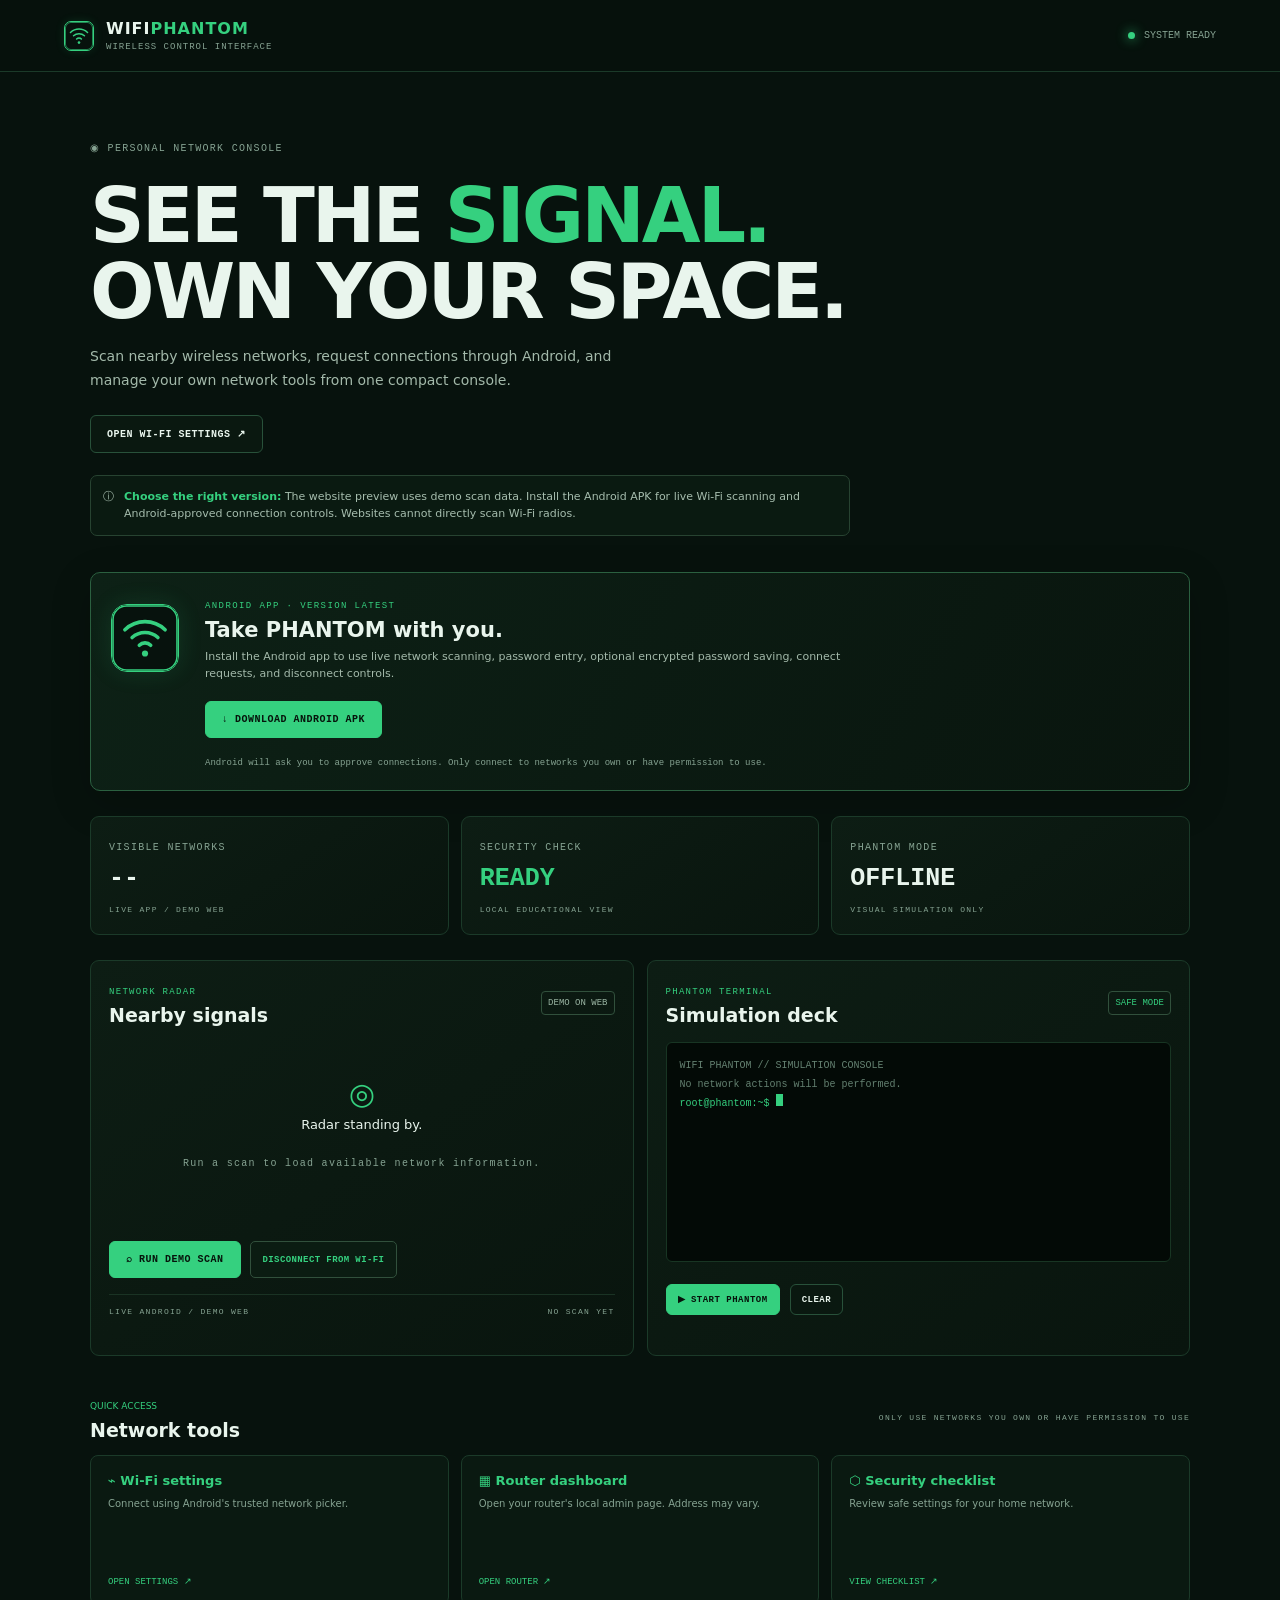
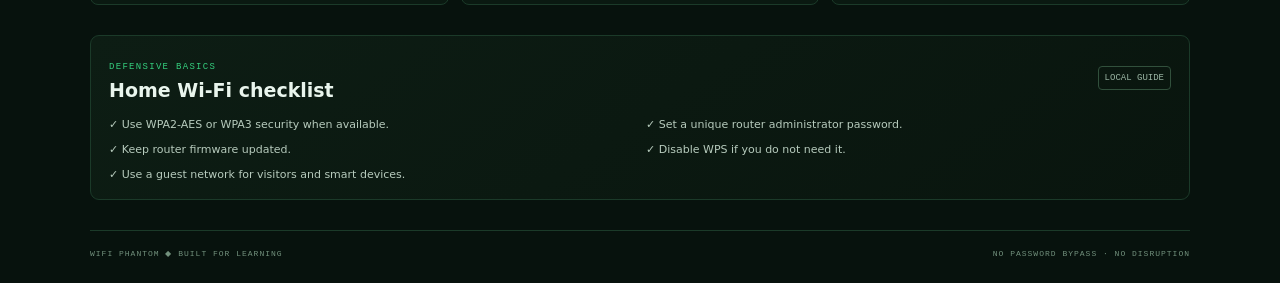
==== app.html @ 422bd317 "Preserve full Wi-Fi console as Android app page" ====
<!doctype html>
<html lang="en">
<head>
<meta charset="UTF-8">
<meta name="viewport" content="width=device-width,initial-scale=1,viewport-fit=cover">
<meta name="theme-color" content="#07120d">
<meta name="description" content="WIFI PHANTOM network console.">
<link rel="manifest" href="./manifest.webmanifest?v=8">
<link rel="icon" href="./icon.svg?v=8">
<link rel="apple-touch-icon" href="./icon.svg">
<link rel="stylesheet" href="./style.css?v=8">
<title>WIFI PHANTOM | Network Console</title>
</head>
<body>
<header class="topbar">
  <a class="brand" href="./"><img class="app-icon" src="./icon.svg?v=8" alt="WIFI PHANTOM app icon"><span>WIFI<span class="green">PHANTOM</span><small>WIRELESS CONTROL INTERFACE</small></span></a>
  <div class="status"><i></i><span id="systemStatus">SYSTEM READY</span><button id="installBtn" hidden>INSTALL WEB APP</button></div>
</header>
<main class="shell">
<section class="hero">
  <div class="eyebrow">◉ PERSONAL NETWORK CONSOLE</div>
  <h1>SEE THE <b>SIGNAL.</b><br>OWN YOUR SPACE.</h1>
  <p>Scan nearby wireless networks, request connections through Android, and manage your own network tools from one compact console.</p>
  <div class="actions"><button class="secondary" id="wifiBtn">OPEN WI-FI SETTINGS ↗</button></div>
  <div class="notice">ⓘ <span><b>Choose the right version:</b> The website preview uses demo scan data. Install the Android APK for live Wi-Fi scanning and Android-approved connection controls. Websites cannot directly scan Wi-Fi radios.</span></div>
</section>
<section class="install-card" id="installCard">
  <img src="./icon.svg?v=8" alt="WIFI PHANTOM app logo" class="install-logo">
  <div class="install-copy"><span class="install-kicker">ANDROID APP · VERSION LATEST</span><h2>Take PHANTOM with you.</h2><p>Install the Android app to use live network scanning, password entry, optional encrypted password saving, connect requests, and disconnect controls.</p></div>
  <div class="install-actions">
    <a class="primary install-link" href="https://github.com/DreamerThatDeath/WIFI-PHANTOM/releases/latest/download/WIFI-PHANTOM.apk">↓ DOWNLOAD ANDROID APK</a>
    <button class="secondary" id="installPwaBtn" hidden>＋ INSTALL WEB APP</button>
  </div>
  <small class="install-foot">Android will ask you to approve connections. Only connect to networks you own or have permission to use.</small>
</section>
<section class="stats">
  <article><small>VISIBLE NETWORKS</small><strong id="networkCount">--</strong><label>LIVE APP / DEMO WEB</label></article>
  <article><small>SECURITY CHECK</small><strong class="green">READY</strong><label>LOCAL EDUCATIONAL VIEW</label></article>
  <article><small>PHANTOM MODE</small><strong id="phantomStatus">OFFLINE</strong><label>VISUAL SIMULATION ONLY</label></article>
</section>
<section class="columns">
  <article class="panel">
    <div class="heading"><div><small>NETWORK RADAR</small><h2>Nearby signals</h2></div><span class="pill">DEMO ON WEB</span></div>
    <div id="networkList" class="network-list"><div class="empty">◎<p>Radar standing by.</p><small>Run a scan to load available network information.</small></div></div>
    <div class="radar-actions"><button class="primary" id="scanBtn">⌕ SCAN WI-FI</button><button class="connect-action" id="disconnectBtn">DISCONNECT FROM WI-FI</button></div>
    <div class="foot"><span>LIVE ANDROID / DEMO WEB</span><span id="scanTime">NO SCAN YET</span></div>
  </article>
  <article class="panel">
    <div class="heading"><div><small>PHANTOM TERMINAL</small><h2>Simulation deck</h2></div><span class="pill green-pill">SAFE MODE</span></div>
    <div id="terminal" class="terminal" aria-live="polite"><div class="muted">WIFI PHANTOM // SIMULATION CONSOLE</div><div class="muted">No network actions will be performed.</div><div>root@phantom:~$ <i class="cursor"></i></div></div>
    <div class="actions"><button class="primary small" id="phantomBtn">▶ START PHANTOM</button><button class="secondary small" id="clearBtn">CLEAR</button></div>
  </article>
</section>
<section class="tools">
  <div class="heading"><div><small>QUICK ACCESS</small><h2>Network tools</h2></div><span class="sub">ONLY USE NETWORKS YOU OWN OR HAVE PERMISSION TO USE</span></div>
  <div class="tool-grid">
    <button class="tool" id="openSettings"><b>⌁ Wi-Fi settings</b><small>Connect using Android's trusted network picker.</small><em>OPEN SETTINGS ↗</em></button>
    <button class="tool" id="routerBtn"><b>▦ Router dashboard</b><small>Open your router's local admin page. Address may vary.</small><em>OPEN ROUTER ↗</em></button>
    <button class="tool" id="securityBtn"><b>⬡ Security checklist</b><small>Review safe settings for your home network.</small><em>VIEW CHECKLIST ↗</em></button>
  </div>
</section>
<section class="panel checklist" id="checklist">
  <div class="heading"><div><small>DEFENSIVE BASICS</small><h2>Home Wi-Fi checklist</h2></div><span class="pill">LOCAL GUIDE</span></div>
  <ul><li>✓ Use WPA2-AES or WPA3 security when available.</li><li>✓ Set a unique router administrator password.</li><li>✓ Keep router firmware updated.</li><li>✓ Disable WPS if you do not need it.</li><li>✓ Use a guest network for visitors and smart devices.</li></ul>
</section>
<footer><span>WIFI PHANTOM ◆ BUILT FOR LEARNING</span><span>NO PASSWORD BYPASS · NO DISRUPTION</span></footer>
</main>
<div id="toast" class="toast" role="status"></div>
<div id="passwordModal" class="modal" hidden><form id="passwordForm" class="modal-card"><div class="modal-kicker">SECURE NETWORK</div><h2 id="passwordTitle">Connect to Wi-Fi</h2><p id="passwordHint">Enter the network password. It is not saved.</p><label for="wifiPassword">WI-FI PASSWORD</label><input id="wifiPassword" type="password" autocomplete="off" maxlength="63" placeholder="Enter password"><label class="save-row"><input id="saveWifiPassword" type="checkbox"><span>Save password securely on this device</span></label><button type="button" class="saved-password" id="useSavedPassword" hidden>USE SAVED PASSWORD</button><div class="modal-actions"><button type="button" class="secondary" id="cancelConnect">CANCEL</button><button type="submit" class="primary" id="confirmConnect">CONNECT</button></div></form></div>
<script src="./app.js?v=8" defer></script>
</body>
</html>
---- style.css ----
:root{color-scheme:dark;--bg:#07120d;--panel:#0b1912;--line:#1b3a29;--green:#35d07f;--muted:#86a392;--white:#e9f5ed;--mono:ui-monospace,SFMono-Regular,Consolas,monospace}*{box-sizing:border-box}body{margin:0;background:var(--bg);color:var(--white);font-family:Inter,system-ui,sans-serif}.topbar{height:72px;border-bottom:1px solid var(--line);display:flex;align-items:center;justify-content:space-between;padding:0 5vw;position:sticky;top:0;background:#07120dee;z-index:3}.brand{display:flex;gap:12px;align-items:center;text-decoration:none;color:var(--white);font-weight:900;letter-spacing:1px}.brand small{display:block;color:var(--muted);font:9px var(--mono);margin-top:4px}.app-icon{width:30px;height:30px;flex:0 0 30px;border:1px solid var(--green);border-radius:7px;object-fit:cover;box-shadow:0 0 10px #35d07f22}.green,b{color:var(--green)}.status{font:10px var(--mono);color:var(--muted);display:flex;align-items:center;gap:9px}.status i{width:7px;height:7px;border-radius:50%;background:var(--green);box-shadow:0 0 12px var(--green)}button{cursor:pointer;font:inherit}.status button{background:#102218;color:var(--green);border:1px solid var(--line);padding:6px;border-radius:5px}.shell{width:min(1100px,90vw);margin:auto}.hero{padding:70px 0 30px}.eyebrow,.panel small,.stats small,.stats label,.foot,.sub{font:10px var(--mono);letter-spacing:1.3px;color:var(--muted)}.eyebrow span{border:1px solid var(--line);padding:4px 7px;margin-left:8px}h1{font-size:clamp(42px,7vw,76px);line-height:1;letter-spacing:-3px;margin:24px 0 15px} .hero p{color:#a3b9aa;max-width:560px;line-height:1.7;font-size:14px}.actions{display:flex;gap:10px;flex-wrap:wrap;margin:22px 0}.primary,.secondary{padding:12px 16px;border-radius:6px;font:bold 10px var(--mono);letter-spacing:.5px}.primary{background:var(--green);color:#06130b;border:1px solid var(--green)}.secondary{background:#0a1810;color:var(--white);border:1px solid #28513a}.primary:disabled{opacity:.6}.notice{display:flex;gap:10px;max-width:760px;border:1px solid #274331;background:#0a1a11;padding:12px;border-radius:7px;color:#a6bdae;font-size:11px;line-height:1.6}.stats{display:grid;grid-template-columns:repeat(3,1fr);gap:12px;margin:15px 0 25px}.stats article,.panel{background:linear-gradient(145deg,#0d1d14,#09150e);border:1px solid var(--line);border-radius:9px;padding:18px}.stats strong{display:block;font:800 25px var(--mono);margin:10px 0 4px}.stats label{font-size:8px}.columns{display:grid;grid-template-columns:1fr 1fr;gap:13px}.heading{display:flex;justify-content:space-between;align-items:center;gap:10px}.heading small,.panel small{color:var(--green);font-size:9px}.heading h2{font-size:19px;margin:6px 0 0}.pill{font:9px var(--mono);border:1px solid #31503c;padding:6px;border-radius:4px;color:#9ab5a3;white-space:nowrap}.green-pill{color:var(--green)}.network-list{min-height:185px;margin:15px 0}.empty{text-align:center;padding:35px 5px;color:var(--green);font-size:30px}.empty p{font-size:13px;color:var(--white);margin:6px}.empty small{font:10px var(--mono);color:var(--muted)}.network-row{display:flex;justify-content:space-between;padding:12px 0;border-bottom:1px solid #1a3324}.network-name{font-size:12px;font-weight:700}.network-meta{font:9px var(--mono);color:var(--muted);margin-top:5px}.network-tag{display:inline-block;font:8px var(--mono);border:1px solid #31503c;padding:3px 5px;margin-top:5px}.signal{font:9px var(--mono);color:var(--green);text-align:right}.foot{border-top:1px solid #1a3324;padding-top:12px;display:flex;justify-content:space-between;font-size:8px}.terminal{height:220px;overflow:auto;background:#030a06;border:1px solid #183523;border-radius:6px;margin:16px 0 10px;padding:13px;font:10px/1.9 var(--mono);color:var(--green)}.muted{color:#648171}.cursor{display:inline-block;width:7px;height:12px;background:var(--green);animation:blink 1s steps(2) infinite}@keyframes blink{50%{opacity:0}}.small{padding:9px 11px;font-size:9px}.tools{padding:38px 0 20px}.sub{font-size:8px}.tool-grid{display:grid;grid-template-columns:repeat(3,1fr);gap:12px;margin-top:14px}.tool{min-height:150px;text-align:left;display:flex;flex-direction:column;background:#0a1911;border:1px solid var(--line);border-radius:8px;padding:17px;color:var(--white)}.tool b{font-size:13px}.tool small{font-size:10px;color:var(--muted);line-height:1.6;margin-top:8px}.tool em{font:9px var(--mono);font-style:normal;color:var(--green);margin-top:auto;padding-top:14px}.tool:hover,.secondary:hover{border-color:var(--green)}.checklist{margin:10px 0 30px}.checklist ul{list-style:none;padding:0;margin:17px 0 0;display:grid;grid-template-columns:1fr 1fr;gap:12px}.checklist li{font-size:11px;color:#b7cbbd}footer{border-top:1px solid var(--line);padding:18px 0 28px;display:flex;justify-content:space-between;gap:12px;flex-wrap:wrap;color:#72917d;font:8px var(--mono);letter-spacing:1px}.toast{position:fixed;bottom:18px;left:50%;transform:translate(-50%,20px);opacity:0;background:#173323;border:1px solid var(--green);padding:11px 15px;border-radius:7px;font-size:11px;transition:.2s;z-index:9;max-width:90vw;text-align:center}.toast.show{opacity:1;transform:translate(-50%,0)}@media(max-width:740px){.columns{grid-template-columns:1fr}.tool-grid{grid-template-columns:1fr}.tool{min-height:120px}.stats{gap:7px}.stats article{padding:12px 9px}.stats strong{font-size:18px}.stats small{font-size:8px}.stats label{font-size:7px}.checklist ul{grid-template-columns:1fr}.sub{line-height:1.5}.hero{padding-top:48px}.topbar{height:64px}}@media(prefers-reduced-motion:reduce){*{animation:none!important;scroll-behavior:auto!important}}
.radar-actions{display:flex;gap:9px;flex-wrap:wrap;margin:0 0 16px}
.connect-action,.network-connect{background:#0b1c12;color:var(--green);border:1px solid #31503c;border-radius:5px;padding:10px 12px;font:bold 9px var(--mono);letter-spacing:.4px}
.connect-action:hover,.network-connect:hover{border-color:var(--green);background:#102719}
.network-row-right{display:flex;flex-direction:column;align-items:flex-end;gap:3px}
.network-connect{margin-top:7px;padding:7px 9px;font-size:8px}
.network-connect:disabled{opacity:.4;cursor:not-allowed}
.modal[hidden]{display:none}
.modal{position:fixed;inset:0;z-index:20;background:#000b;display:grid;place-items:center;padding:20px}
.modal-card{width:min(420px,100%);background:#0b1912;border:1px solid var(--green);border-radius:10px;padding:22px;box-shadow:0 20px 80px #000a}
.modal-kicker{font:9px var(--mono);letter-spacing:1.5px;color:var(--green)}
.modal-card h2{font-size:21px;margin:10px 0}
.modal-card p{font-size:12px;line-height:1.6;color:var(--muted)}
.modal-card label{display:block;font:9px var(--mono);color:var(--green);margin:18px 0 7px}
.modal-card input{width:100%;padding:13px;background:#030a06;color:var(--white);border:1px solid #31503c;border-radius:5px;font:13px var(--mono);outline:none}
.modal-card input:focus{border-color:var(--green)}
.modal-actions{display:flex;justify-content:flex-end;gap:9px;margin-top:20px}
@media(max-width:420px){.radar-actions button{flex:1}.network-row{gap:8px}.network-name{overflow-wrap:anywhere}}

.save-row{display:flex!important;align-items:center;gap:9px;margin:12px 0!important;color:#a3b9aa!important;font:10px var(--mono)!important;letter-spacing:0!important}
.save-row input{width:16px;height:16px;accent-color:var(--green)}
.saved-password{width:100%;margin-top:8px;padding:10px;background:#102719;color:var(--green);border:1px solid #31503c;border-radius:5px;font:bold 9px var(--mono)}

.install-card{display:grid;grid-template-columns:76px 1fr;align-items:center;gap:18px;margin:6px 0 25px;padding:20px;background:linear-gradient(120deg,#0d2116,#09150e);border:1px solid #2b6040;border-radius:10px;box-shadow:0 12px 40px #0003}
.install-logo{width:68px;height:68px;border-radius:16px;border:1px solid var(--green);box-shadow:0 0 24px #35d07f22}
.install-copy{min-width:0}.install-kicker{font:9px var(--mono);letter-spacing:1.4px;color:var(--green)}
.install-copy h2{font-size:21px;margin:6px 0}.install-copy p{font-size:11px;line-height:1.6;color:#a3b9aa;margin:0;max-width:650px}
.install-actions{grid-column:2;display:flex;gap:9px;flex-wrap:wrap}
.install-link{display:inline-flex;align-items:center;text-decoration:none}
.install-foot{grid-column:2;color:var(--muted);font:9px/1.6 var(--mono)}
@media(max-width:600px){.install-card{grid-template-columns:54px 1fr;gap:12px;padding:14px}.install-logo{width:52px;height:52px}.install-copy h2{font-size:17px}.install-copy p{font-size:10px}.install-actions,.install-foot{grid-column:1/-1}.install-actions>*{flex:1;justify-content:center;text-align:center}}
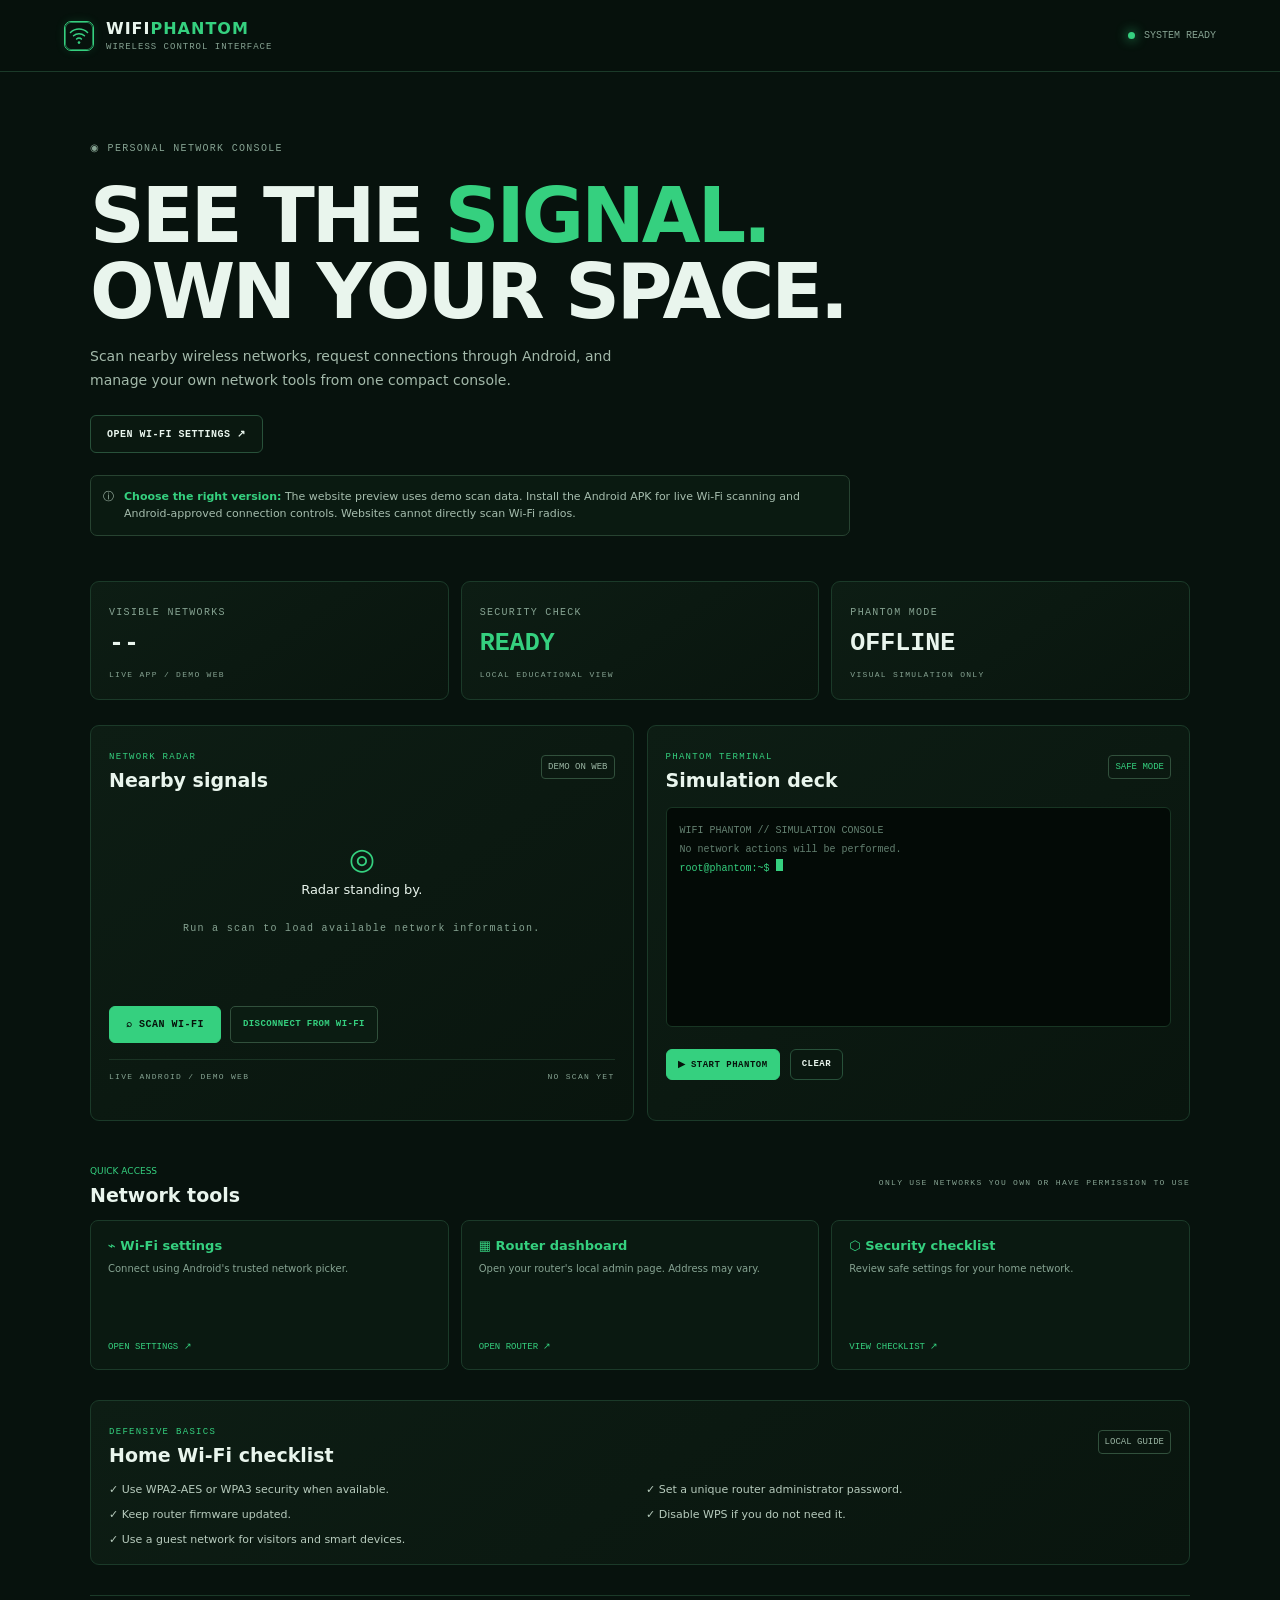
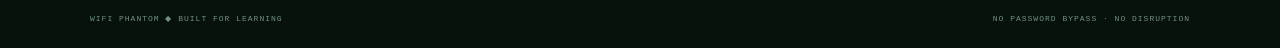
==== commit d2a84a5d: "Remove download and install section from app console" ====
--- a/app.html
+++ b/app.html
@@ -5,16 +5,16 @@
 <meta name="viewport" content="width=device-width,initial-scale=1,viewport-fit=cover">
 <meta name="theme-color" content="#07120d">
 <meta name="description" content="WIFI PHANTOM network console.">
-<link rel="manifest" href="./manifest.webmanifest?v=8">
-<link rel="icon" href="./icon.svg?v=8">
+<link rel="manifest" href="./manifest.webmanifest?v=9">
+<link rel="icon" href="./icon.svg?v=9">
 <link rel="apple-touch-icon" href="./icon.svg">
-<link rel="stylesheet" href="./style.css?v=8">
+<link rel="stylesheet" href="./style.css?v=9">
 <title>WIFI PHANTOM | Network Console</title>
 </head>
 <body>
 <header class="topbar">
-  <a class="brand" href="./"><img class="app-icon" src="./icon.svg?v=8" alt="WIFI PHANTOM app icon"><span>WIFI<span class="green">PHANTOM</span><small>WIRELESS CONTROL INTERFACE</small></span></a>
-  <div class="status"><i></i><span id="systemStatus">SYSTEM READY</span><button id="installBtn" hidden>INSTALL WEB APP</button></div>
+  <a class="brand" href="./"><img class="app-icon" src="./icon.svg?v=9" alt="WIFI PHANTOM app icon"><span>WIFI<span class="green">PHANTOM</span><small>WIRELESS CONTROL INTERFACE</small></span></a>
+  <div class="status"><i></i><span id="systemStatus">SYSTEM READY</span></div>
 </header>
 <main class="shell">
 <section class="hero">
@@ -24,15 +24,7 @@
   <div class="actions"><button class="secondary" id="wifiBtn">OPEN WI-FI SETTINGS ↗</button></div>
   <div class="notice">ⓘ <span><b>Choose the right version:</b> The website preview uses demo scan data. Install the Android APK for live Wi-Fi scanning and Android-approved connection controls. Websites cannot directly scan Wi-Fi radios.</span></div>
 </section>
-<section class="install-card" id="installCard">
-  <img src="./icon.svg?v=8" alt="WIFI PHANTOM app logo" class="install-logo">
-  <div class="install-copy"><span class="install-kicker">ANDROID APP · VERSION LATEST</span><h2>Take PHANTOM with you.</h2><p>Install the Android app to use live network scanning, password entry, optional encrypted password saving, connect requests, and disconnect controls.</p></div>
-  <div class="install-actions">
-    <a class="primary install-link" href="https://github.com/DreamerThatDeath/WIFI-PHANTOM/releases/latest/download/WIFI-PHANTOM.apk">↓ DOWNLOAD ANDROID APK</a>
-    <button class="secondary" id="installPwaBtn" hidden>＋ INSTALL WEB APP</button>
-  </div>
-  <small class="install-foot">Android will ask you to approve connections. Only connect to networks you own or have permission to use.</small>
-</section>
+
 <section class="stats">
   <article><small>VISIBLE NETWORKS</small><strong id="networkCount">--</strong><label>LIVE APP / DEMO WEB</label></article>
   <article><small>SECURITY CHECK</small><strong class="green">READY</strong><label>LOCAL EDUCATIONAL VIEW</label></article>
@@ -67,6 +59,6 @@
 </main>
 <div id="toast" class="toast" role="status"></div>
 <div id="passwordModal" class="modal" hidden><form id="passwordForm" class="modal-card"><div class="modal-kicker">SECURE NETWORK</div><h2 id="passwordTitle">Connect to Wi-Fi</h2><p id="passwordHint">Enter the network password. It is not saved.</p><label for="wifiPassword">WI-FI PASSWORD</label><input id="wifiPassword" type="password" autocomplete="off" maxlength="63" placeholder="Enter password"><label class="save-row"><input id="saveWifiPassword" type="checkbox"><span>Save password securely on this device</span></label><button type="button" class="saved-password" id="useSavedPassword" hidden>USE SAVED PASSWORD</button><div class="modal-actions"><button type="button" class="secondary" id="cancelConnect">CANCEL</button><button type="submit" class="primary" id="confirmConnect">CONNECT</button></div></form></div>
-<script src="./app.js?v=8" defer></script>
+<script src="./app.js?v=9" defer></script>
 </body>
 </html>
--- a/style.css
+++ b/style.css
@@ -29,3 +29,39 @@
 .install-link{display:inline-flex;align-items:center;text-decoration:none}
 .install-foot{grid-column:2;color:var(--muted);font:9px/1.6 var(--mono)}
 @media(max-width:600px){.install-card{grid-template-columns:54px 1fr;gap:12px;padding:14px}.install-logo{width:52px;height:52px}.install-copy h2{font-size:17px}.install-copy p{font-size:10px}.install-actions,.install-foot{grid-column:1/-1}.install-actions>*{flex:1;justify-content:center;text-align:center}}
+
+/* App-download landing page */
+.download-page{min-height:100vh;background:radial-gradient(ellipse at 50% 0%,#12301e 0%,#07120d 48%);color:#e9f5ed}
+.download-header{width:min(980px,90vw);height:76px;margin:auto;display:flex;align-items:center;justify-content:space-between;border-bottom:1px solid #1b3a29}
+.download-brand{display:flex;align-items:center;gap:10px;text-decoration:none;color:#e9f5ed;font-size:14px;font-weight:900;letter-spacing:1.5px}
+.download-brand img{width:34px;height:34px;border-radius:9px}
+.download-brand b{color:#35d07f}
+.download-version,.section-kicker{font:9px var(--mono);letter-spacing:1.8px;color:#7eaa8d}
+.download-main{width:min(860px,90vw);margin:auto}
+.download-hero{text-align:center;padding:66px 0 55px;display:flex;flex-direction:column;align-items:center}
+.download-icon-wrap{width:112px;height:112px;padding:8px;border:1px solid #35d07f;border-radius:27px;background:#0b1c12;box-shadow:0 0 55px #35d07f25;margin-bottom:25px}
+.download-icon-wrap img{width:100%;height:100%;border-radius:20px}
+.download-label{font:9px var(--mono);letter-spacing:2.3px;color:#7eaa8d}
+.download-hero h1{font-size:clamp(42px,9vw,68px);letter-spacing:-3px;margin:13px 0 5px}
+.download-hero h1 span{color:#35d07f}
+.download-tagline{font-size:17px;font-weight:650;margin:6px 0 0}
+.download-description{max-width:550px;color:#9db4a5;font-size:13px;line-height:1.8;margin:15px auto 26px}
+.download-button{display:flex;align-items:center;justify-content:center;gap:14px;min-width:min(340px,100%);padding:16px 24px;border-radius:9px;background:#35d07f;color:#06130b;text-decoration:none;font:bold 12px var(--mono);letter-spacing:.6px;box-shadow:0 10px 35px #35d07f22;transition:transform .18s,box-shadow .18s}
+.download-button:hover{transform:translateY(-2px);box-shadow:0 14px 42px #35d07f38}
+.download-button small{display:block;font:9px var(--mono);letter-spacing:0;margin-top:5px;opacity:.7}
+.download-symbol{font-size:28px;font-weight:400}
+.download-meta{display:flex;justify-content:center;gap:18px;flex-wrap:wrap;margin-top:19px;color:#75917e;font:8px var(--mono);letter-spacing:1px}
+.feature-section{border-top:1px solid #1b3a29;padding:35px 0 40px;text-align:center}
+.feature-section h2,.install-help h2{font-size:25px;margin:10px 0 22px;letter-spacing:-.7px}
+.feature-grid{display:grid;grid-template-columns:repeat(3,1fr);gap:12px;text-align:left}
+.feature{padding:20px 17px;background:#0b1912;border:1px solid #1b3a29;border-radius:9px}
+.feature>span{font-size:22px;color:#35d07f}
+.feature h3{font-size:13px;margin:12px 0 7px}
+.feature p{font-size:10px;line-height:1.7;color:#91a99a;margin:0}
+.install-help{border-top:1px solid #1b3a29;border-bottom:1px solid #1b3a29;padding:27px 0;display:flex;align-items:center;justify-content:space-between;gap:20px}
+.install-help h2{margin:7px 0}
+.install-help p{max-width:570px;color:#91a99a;font-size:11px;line-height:1.8;margin:0}
+.text-link{white-space:nowrap;color:#35d07f;text-decoration:none;font:9px var(--mono);letter-spacing:.8px}
+.download-disclaimer{padding:20px 0 30px;color:#718c7a;font-size:9px;line-height:1.8;text-align:center}
+.download-footer{width:min(980px,90vw);margin:auto;border-top:1px solid #1b3a29;padding:18px 0 25px;display:flex;justify-content:space-between;color:#6f8c79;font:8px var(--mono);letter-spacing:1.1px}
+@media(max-width:620px){.download-header{height:65px}.download-version{font-size:7px}.download-hero{padding:48px 0 40px}.download-icon-wrap{width:94px;height:94px}.download-description{font-size:12px}.feature-grid{grid-template-columns:1fr}.feature{padding:15px}.feature h3{margin-top:7px}.install-help{align-items:flex-start;flex-direction:column}.download-footer{font-size:7px}}
